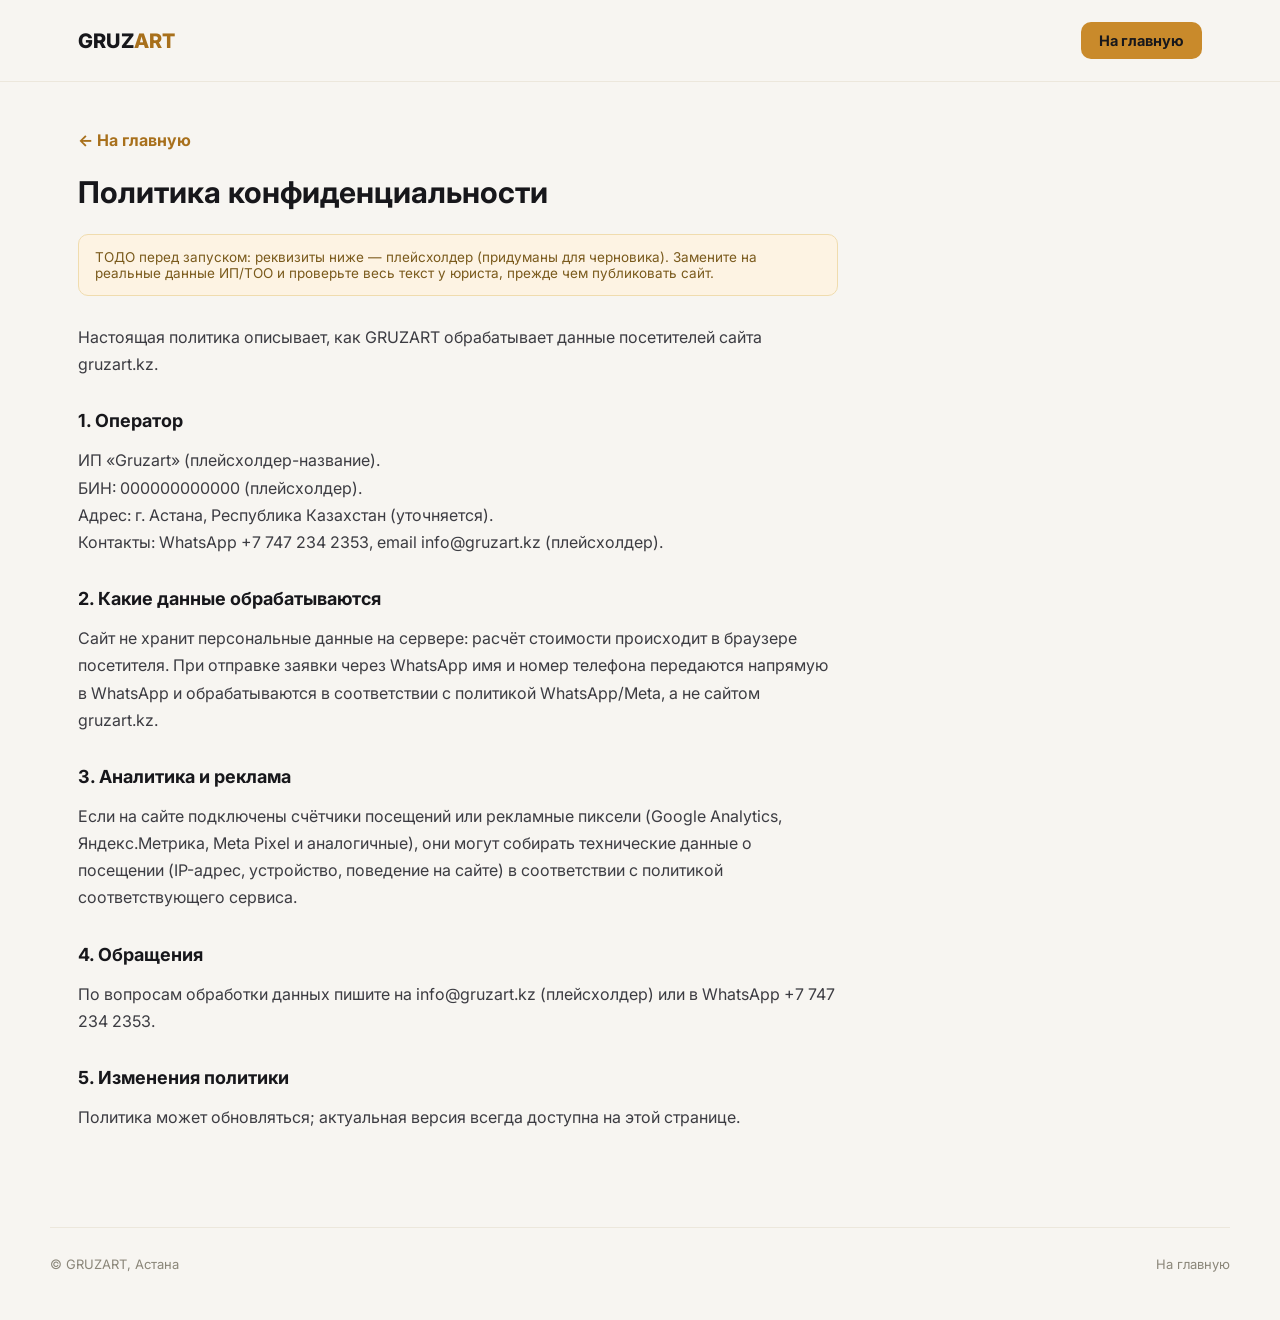
==== src/privacy.html @ 9cad15c6 "feat: Первая версия сайта GRUZART (лендинг + умный калькулятор) Статический сайт без сервера и БД (A" ====
<!DOCTYPE html>
<html lang="ru">
<head>
<meta charset="UTF-8" />
<meta name="viewport" content="width=device-width, initial-scale=1" />
<title>Политика конфиденциальности — GRUZART</title>
<link rel="preconnect" href="https://fonts.googleapis.com">
<link rel="preconnect" href="https://fonts.gstatic.com" crossorigin>
<link href="https://fonts.googleapis.com/css2?family=Inter:wght@400;500;600;700;800&display=swap" rel="stylesheet">
<link rel="stylesheet" href="assets/css/styles.css">
</head>
<body>
  <header class="site-header">
    <div class="wrap" style="display:flex;align-items:center;justify-content:space-between;width:100%;">
      <div class="logo">GRUZ<span>ART</span></div>
      <a class="cta-btn" href="index.html">На главную</a>
    </div>
  </header>

  <main class="wrap">
    <div class="legal">
      <a class="back-link" href="index.html">← На главную</a>
      <h1>Политика конфиденциальности</h1>

      <div class="todo-note">
        ТОДО перед запуском: реквизиты ниже — плейсхолдер (придуманы для черновика). Замените на реальные
        данные ИП/ТОО и проверьте весь текст у юриста, прежде чем публиковать сайт.
      </div>

      <p>Настоящая политика описывает, как GRUZART обрабатывает данные посетителей сайта gruzart.kz.</p>

      <h2>1. Оператор</h2>
      <p>
        ИП «Gruzart» (плейсхолдер-название).<br>
        БИН: 000000000000 (плейсхолдер).<br>
        Адрес: г. Астана, Республика Казахстан (уточняется).<br>
        Контакты: WhatsApp +7 747 234 2353, email info@gruzart.kz (плейсхолдер).
      </p>

      <h2>2. Какие данные обрабатываются</h2>
      <p>
        Сайт не хранит персональные данные на сервере: расчёт стоимости происходит в браузере посетителя.
        При отправке заявки через WhatsApp имя и номер телефона передаются напрямую в WhatsApp
        и обрабатываются в соответствии с политикой WhatsApp/Meta, а не сайтом gruzart.kz.
      </p>

      <h2>3. Аналитика и реклама</h2>
      <p>
        Если на сайте подключены счётчики посещений или рекламные пиксели (Google Analytics, Яндекс.Метрика,
        Meta Pixel и аналогичные), они могут собирать технические данные о посещении (IP-адрес, устройство,
        поведение на сайте) в соответствии с политикой соответствующего сервиса.
      </p>

      <h2>4. Обращения</h2>
      <p>
        По вопросам обработки данных пишите на info@gruzart.kz (плейсхолдер) или в WhatsApp +7 747 234 2353.
      </p>

      <h2>5. Изменения политики</h2>
      <p>Политика может обновляться; актуальная версия всегда доступна на этой странице.</p>
    </div>
  </main>

  <footer class="site-footer wrap">
    <span>© GRUZART, Астана</span>
    <a href="index.html">На главную</a>
  </footer>
</body>
</html>
---- src/assets/css/styles.css ----
:root {
  --ink: #17171b;
  --paper: #f7f5f1;
  --paper-card: #ffffff;
  --border: #ece7dc;
  --muted: #7c7a71;
  --amber: #c98a2b;
  --amber-deep: #a8701c;
}

* { box-sizing: border-box; }
html, body { margin: 0; padding: 0; }
body {
  font-family: 'Inter', system-ui, sans-serif;
  background: var(--paper);
  color: var(--ink);
  -webkit-font-smoothing: antialiased;
}
img, svg { display: block; max-width: 100%; }
button { font-family: inherit; cursor: pointer; }
a { text-decoration: none; color: inherit; }

.wrap { max-width: 1180px; margin: 0 auto; padding: 0 28px; }

/* header */
.site-header { display: flex; align-items: center; justify-content: space-between; padding: 22px 0; border-bottom: 1px solid var(--border); }
.logo { font-weight: 800; font-size: 20px; letter-spacing: .01em; }
.logo span { color: var(--amber-deep); }
.nav { display: flex; gap: 28px; font-size: 14.5px; font-weight: 500; color: #4b4b52; list-style: none; margin: 0; padding: 0; }
.nav li { display: inline; }
.header-actions { display: flex; align-items: center; gap: 12px; }
.lang-toggle { display: flex; border: 1px solid #ddd6c8; border-radius: 999px; overflow: hidden; font-size: 12.5px; font-weight: 700; }
.lang-btn { padding: 6px 11px; border: none; background: transparent; color: #8a8679; }
.lang-btn.active { background: var(--ink); color: #fff; }
.call-link { font-weight: 700; font-size: 14.5px; }
.cta-btn { background: var(--amber); color: var(--ink); font-weight: 700; padding: 10px 18px; border-radius: 10px; font-size: 14.5px; }
.cta-btn:hover { background: var(--amber-deep); color: #fff; }

/* hero */
.hero { padding: 64px 0 56px; display: grid; grid-template-columns: 1.05fr .95fr; gap: 56px; align-items: start; }
.eyebrow { font-size: 13px; font-weight: 700; letter-spacing: .08em; color: var(--amber-deep); text-transform: uppercase; margin: 0 0 18px; }
.hero h1 { font-size: 48px; line-height: 1.08; margin: 0 0 20px; font-weight: 800; letter-spacing: -.01em; }
.hero p.lede { font-size: 17px; color: var(--muted); max-width: 460px; margin: 0 0 28px; line-height: 1.6; }
.hero-ctas { display: flex; gap: 12px; flex-wrap: wrap; }
.btn-primary { background: var(--ink); color: #fff; padding: 14px 22px; border-radius: 12px; font-weight: 700; font-size: 15px; }
.btn-ghost { border: 1.5px solid var(--ink); padding: 14px 22px; border-radius: 12px; font-weight: 700; font-size: 15px; }

/* calculator card */
.calc-card { background: var(--paper-card); border-radius: 20px; padding: 26px; box-shadow: 0 20px 50px -20px rgba(0,0,0,.18); border: 1px solid var(--border); }
.calc-card h3 { margin: 0 0 4px; font-size: 18px; font-weight: 800; }
.calc-card p.hint { margin: 0 0 20px; font-size: 13.5px; color: var(--muted); }
.calc-field { margin-bottom: 16px; }
.calc-field label { display: block; font-size: 12.5px; font-weight: 700; color: #54545c; margin-bottom: 6px; text-transform: uppercase; letter-spacing: .03em; }
.calc-field select { width: 100%; padding: 12px 14px; border-radius: 10px; border: 1.5px solid #e2ddd0; font-size: 14.5px; font-family: inherit; background: #fbfaf7; }
.calc-result { background: var(--ink); color: #fff; border-radius: 14px; padding: 18px; margin: 18px 0; }
.calc-result .price { font-size: 26px; font-weight: 800; color: var(--amber); }
.calc-result .meta { font-size: 12.5px; color: #b8b6ae; margin-top: 2px; }
.wa-btn { display: flex; align-items: center; justify-content: center; gap: 8px; background: var(--amber); color: var(--ink); font-weight: 800; padding: 14px; border-radius: 12px; font-size: 15px; }
.wa-btn:hover { background: var(--amber-deep); color: #fff; }

/* generic section */
.section { padding: 56px 0; }
.section h2 { font-size: 28px; font-weight: 800; margin: 0 0 8px; }
.section p.sub { color: var(--muted); margin: 0 0 30px; font-size: 15px; }

/* fleet */
.fleet-grid { display: grid; grid-template-columns: repeat(4, 1fr); gap: 16px; }
.vehicle-card { background: var(--paper-card); border: 1px solid var(--border); border-radius: 16px; padding: 18px; text-align: center; }
.vehicle-card svg { margin: 0 auto 12px; color: #54545c; }
.vehicle-card h4 { font-size: 14.5px; margin: 0 0 4px; font-weight: 700; }
.vehicle-card .dims { font-size: 12px; color: #9a978c; }
.vehicle-card .rate { margin-top: 10px; font-weight: 800; color: var(--amber-deep); font-size: 13.5px; }

/* services */
.services-grid { display: grid; grid-template-columns: repeat(3, 1fr); gap: 16px; }
.service-card { background: var(--paper-card); border: 1px solid var(--border); border-radius: 16px; padding: 20px; }
.service-card .ico { width: 40px; height: 40px; border-radius: 10px; background: #f3ead8; color: var(--amber-deep); display: flex; align-items: center; justify-content: center; font-weight: 800; margin-bottom: 12px; }
.service-card h4 { margin: 0 0 6px; font-size: 15.5px; }
.service-card p { margin: 0; font-size: 13.5px; color: var(--muted); line-height: 1.5; }

/* trust */
.trust-list { list-style: none; margin: 0; padding: 0; display: grid; grid-template-columns: repeat(2, 1fr); gap: 14px; }
.trust-list li { background: var(--paper-card); border: 1px solid var(--border); border-radius: 14px; padding: 16px 18px; font-size: 14px; line-height: 1.5; }

/* reviews */
.reviews-placeholder { background: var(--paper-card); border: 1px dashed var(--border); border-radius: 16px; padding: 30px; text-align: center; color: var(--muted); font-size: 14.5px; }

/* final cta */
.final-cta { background: var(--ink); color: #fff; border-radius: 24px; padding: 48px; text-align: center; margin: 0 28px 56px; }
.final-cta h2 { font-size: 30px; margin: 0 0 20px; }
.final-cta .wa-btn { display: inline-flex; width: auto; padding: 16px 30px; }

/* footer */
.site-footer { border-top: 1px solid var(--border); padding: 28px 0 48px; display: flex; justify-content: space-between; font-size: 13px; color: #8a8679; }

@media (max-width: 860px) {
  .hero { grid-template-columns: 1fr; }
  .fleet-grid, .services-grid { grid-template-columns: repeat(2, 1fr); }
  .trust-list { grid-template-columns: 1fr; }
  .nav { display: none; }
}

@media (max-width: 480px) {
  .wrap { padding: 0 16px; }
  .header-actions { gap: 6px; }
  .call-link { display: none; }
  .cta-btn { padding: 10px 12px; font-size: 13px; }
  .logo { font-size: 17px; }
  .fleet-grid, .services-grid { grid-template-columns: 1fr; }
  .final-cta { margin: 0 16px 40px; padding: 32px 20px; }
  .final-cta h2 { font-size: 24px; }
}

/* privacy page */
.legal { padding: 48px 0 80px; max-width: 760px; }
.legal h1 { font-size: 30px; margin: 0 0 24px; }
.legal h2 { font-size: 18px; margin: 32px 0 10px; }
.legal p { line-height: 1.7; color: #3c3c42; }
.legal .back-link { display: inline-block; margin-bottom: 24px; font-weight: 700; color: var(--amber-deep); }
.legal .todo-note { background: #fdf3e3; border: 1px solid #f0dcae; border-radius: 10px; padding: 14px 16px; font-size: 13.5px; color: #7a5a1c; margin-bottom: 28px; }
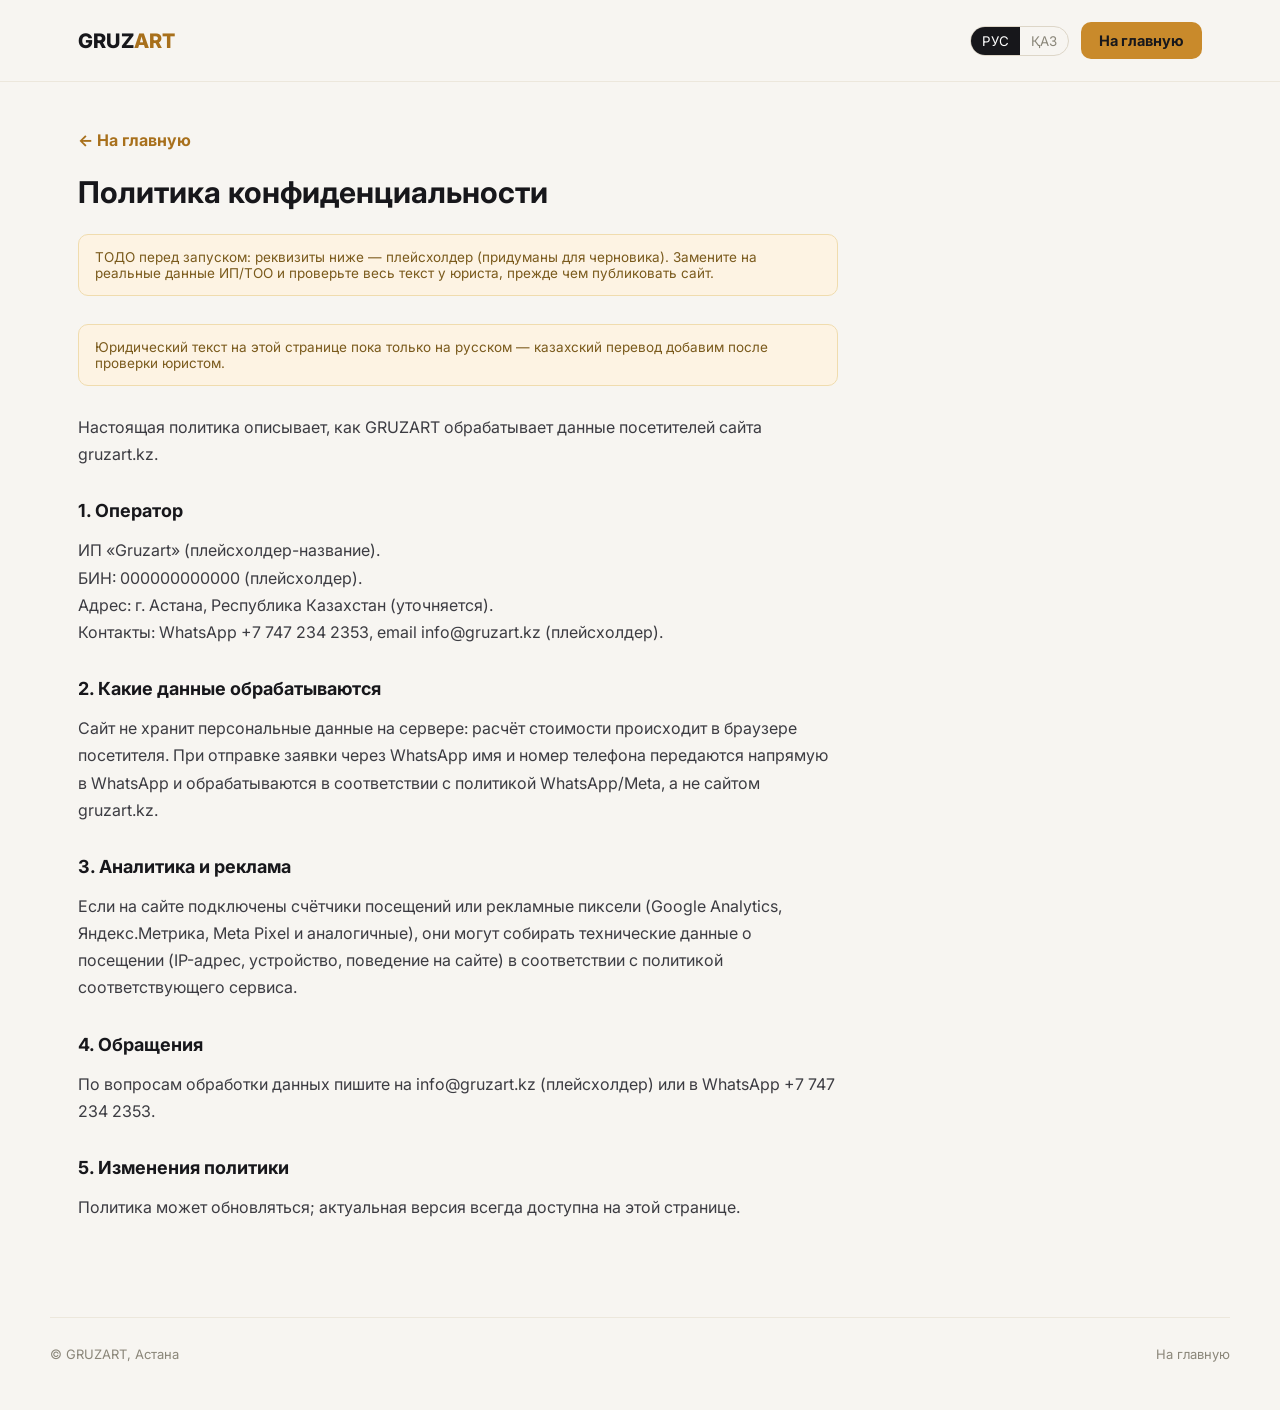
==== commit 535bcc89: "fix: Правки по итогам /code-review (Standards + Spec) Spec: переключатель языка теперь работает и на" ====
--- a/src/privacy.html
+++ b/src/privacy.html
@@ -11,21 +11,28 @@
 </head>
 <body>
   <header class="site-header">
-    <div class="wrap" style="display:flex;align-items:center;justify-content:space-between;width:100%;">
+    <div class="wrap">
       <div class="logo">GRUZ<span>ART</span></div>
-      <a class="cta-btn" href="index.html">На главную</a>
+      <div class="header-actions">
+        <div class="lang-toggle">
+          <button class="lang-btn" data-lang="ru">РУС</button>
+          <button class="lang-btn" data-lang="kk">ҚАЗ</button>
+        </div>
+        <a class="cta-btn" href="index.html" data-i18n="privacy.home"></a>
+      </div>
     </div>
   </header>
 
   <main class="wrap">
     <div class="legal">
-      <a class="back-link" href="index.html">← На главную</a>
-      <h1>Политика конфиденциальности</h1>
+      <a class="back-link" href="index.html" data-i18n="privacy.back"></a>
+      <h1 data-i18n="privacy.title"></h1>
 
       <div class="todo-note">
         ТОДО перед запуском: реквизиты ниже — плейсхолдер (придуманы для черновика). Замените на реальные
         данные ИП/ТОО и проверьте весь текст у юриста, прежде чем публиковать сайт.
       </div>
+      <div class="todo-note" data-i18n="privacy.pendingNotice"></div>
 
       <p>Настоящая политика описывает, как GRUZART обрабатывает данные посетителей сайта gruzart.kz.</p>
 
@@ -62,8 +69,28 @@
   </main>
 
   <footer class="site-footer wrap">
-    <span>© GRUZART, Астана</span>
-    <a href="index.html">На главную</a>
+    <span data-i18n="footer.copyright"></span>
+    <a href="index.html" data-i18n="privacy.home"></a>
   </footer>
+
+  <script type="module">
+    import { getLanguage, setLanguage, applyStaticText } from './assets/js/i18n.js';
+
+    function render(lang) {
+      applyStaticText(lang);
+      document.querySelectorAll('.lang-btn').forEach((btn) => {
+        btn.classList.toggle('active', btn.dataset.lang === lang);
+      });
+    }
+
+    document.querySelectorAll('.lang-btn').forEach((btn) => {
+      btn.addEventListener('click', () => {
+        setLanguage(btn.dataset.lang);
+        render(btn.dataset.lang);
+      });
+    });
+
+    render(getLanguage());
+  </script>
 </body>
 </html>
--- a/src/assets/css/styles.css
+++ b/src/assets/css/styles.css
@@ -23,7 +23,8 @@
 .wrap { max-width: 1180px; margin: 0 auto; padding: 0 28px; }
 
 /* header */
-.site-header { display: flex; align-items: center; justify-content: space-between; padding: 22px 0; border-bottom: 1px solid var(--border); }
+.site-header { padding: 22px 0; border-bottom: 1px solid var(--border); }
+.site-header .wrap { display: flex; align-items: center; justify-content: space-between; }
 .logo { font-weight: 800; font-size: 20px; letter-spacing: .01em; }
 .logo span { color: var(--amber-deep); }
 .nav { display: flex; gap: 28px; font-size: 14.5px; font-weight: 500; color: #4b4b52; list-style: none; margin: 0; padding: 0; }
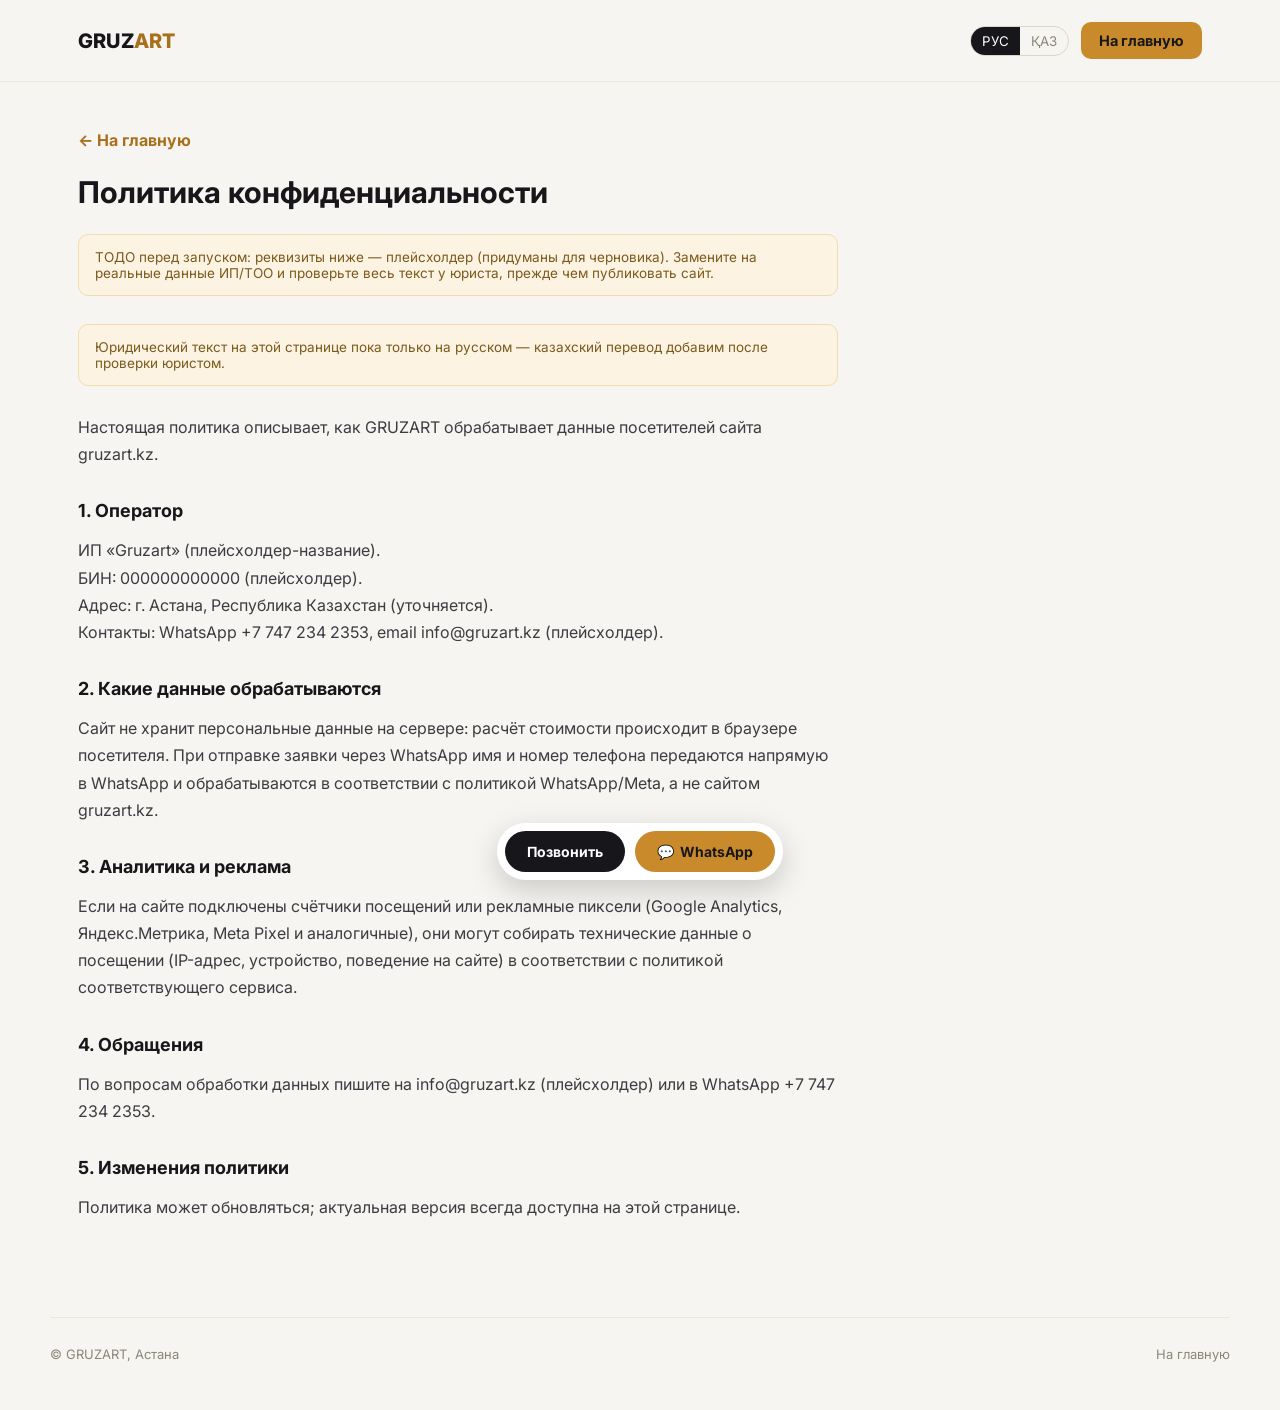
==== commit 32868f48: "feat: Плавающая панель «Позвонить / WhatsApp» Фиксированная панель внизу экрана (пилюля на десктопе," ====
--- a/src/privacy.html
+++ b/src/privacy.html
@@ -73,6 +73,13 @@
     <a href="index.html" data-i18n="privacy.home"></a>
   </footer>
 
+  <div class="sticky-contact is-visible" id="sticky-contact">
+    <a class="sticky-contact-btn sticky-call" href="tel:+77472342353" data-i18n="header.call"></a>
+    <a class="sticky-contact-btn sticky-wa" id="sticky-wa-btn" target="_blank" rel="noopener">
+      <span>💬</span> WhatsApp
+    </a>
+  </div>
+
   <script type="module">
     import { getLanguage, setLanguage, applyStaticText } from './assets/js/i18n.js';
 
@@ -90,6 +97,11 @@
       });
     });
 
+    const waBtn = document.getElementById('sticky-wa-btn');
+    if (waBtn) {
+      waBtn.href = `https://wa.me/77472342353?text=${encodeURIComponent('Здравствуйте! Хочу узнать стоимость перевозки.')}`;
+    }
+
     render(getLanguage());
   </script>
 </body>
--- a/src/assets/css/styles.css
+++ b/src/assets/css/styles.css
@@ -20,7 +20,7 @@
 button { font-family: inherit; cursor: pointer; }
 a { text-decoration: none; color: inherit; }
 
-.wrap { max-width: 1180px; margin: 0 auto; padding: 0 28px; }
+.wrap { max-width: 1180px; margin: 0 auto; padding-left: 28px; padding-right: 28px; }
 
 /* header */
 .site-header { padding: 22px 0; border-bottom: 1px solid var(--border); }
@@ -38,13 +38,58 @@
 .cta-btn:hover { background: var(--amber-deep); color: #fff; }
 
 /* hero */
-.hero { padding: 64px 0 56px; display: grid; grid-template-columns: 1.05fr .95fr; gap: 56px; align-items: start; }
+.hero { position: relative; padding: 64px 0 56px; display: grid; grid-template-columns: 1.05fr .95fr; gap: 56px; align-items: start; }
+
+/* autumn leaves (decorative, hero only) */
+.leaves-zone { position: absolute; inset: 0; overflow: hidden; pointer-events: none; z-index: -1; }
+.leaf {
+  position: absolute;
+  top: -8%;
+  width: var(--size);
+  height: var(--size);
+  background: var(--leaf-color);
+  clip-path: path('M12 3C7 6 3 11 3 16a9 9 0 0 0 18 0c0-5-4-10-9-13z');
+  opacity: 0;
+  animation: leaf-fall var(--duration) linear var(--delay) infinite;
+}
+.leaf-1 { --leaf-color: #c98a2b; }
+.leaf-2 { --leaf-color: #a8522e; }
+.leaf-3 { --leaf-color: #8a5a2b; }
+.leaf-4 { --leaf-color: #c9a227; }
+@keyframes leaf-fall {
+  0%   { transform: translateY(0) translateX(0) rotate(0deg); opacity: 0; }
+  8%   { opacity: .75; }
+  50%  { transform: translateY(calc(var(--fall) * .5)) translateX(var(--drift)) rotate(180deg); }
+  92%  { opacity: .75; }
+  100% { transform: translateY(var(--fall)) translateX(calc(var(--drift) * -1)) rotate(360deg); opacity: 0; }
+}
+@media (prefers-reduced-motion: reduce) {
+  .leaf { display: none; }
+}
 .eyebrow { font-size: 13px; font-weight: 700; letter-spacing: .08em; color: var(--amber-deep); text-transform: uppercase; margin: 0 0 18px; }
-.hero h1 { font-size: 48px; line-height: 1.08; margin: 0 0 20px; font-weight: 800; letter-spacing: -.01em; }
+.hero h1 { font-size: 48px; line-height: 1.08; margin: 0 0 20px; font-weight: 800; letter-spacing: -.01em; overflow-wrap: break-word; }
 .hero p.lede { font-size: 17px; color: var(--muted); max-width: 460px; margin: 0 0 28px; line-height: 1.6; }
 .hero-ctas { display: flex; gap: 12px; flex-wrap: wrap; }
 .btn-primary { background: var(--ink); color: #fff; padding: 14px 22px; border-radius: 12px; font-weight: 700; font-size: 15px; }
 .btn-ghost { border: 1.5px solid var(--ink); padding: 14px 22px; border-radius: 12px; font-weight: 700; font-size: 15px; }
+
+/* hero photo background (ночное фото автопарка на фоне Астаны) */
+.hero-photo {
+  position: relative;
+  background: url('../img/hero-night-truck.webp') center/cover no-repeat;
+}
+.hero-photo::before {
+  content: '';
+  position: absolute;
+  inset: 0;
+  background: linear-gradient(100deg, rgba(10, 10, 14, .86) 0%, rgba(10, 10, 14, .68) 45%, rgba(10, 10, 14, .38) 100%);
+}
+.hero-photo .hero { position: relative; z-index: 1; }
+.hero-photo .eyebrow { color: var(--amber); }
+.hero-photo .hero h1 { color: #fff; }
+.hero-photo .hero p.lede { color: #d8d4c9; }
+.hero-photo .btn-primary { background: var(--amber); color: var(--ink); }
+.hero-photo .btn-ghost { border-color: #fff; color: #fff; }
 
 /* calculator card */
 .calc-card { background: var(--paper-card); border-radius: 20px; padding: 26px; box-shadow: 0 20px 50px -20px rgba(0,0,0,.18); border: 1px solid var(--border); }
@@ -53,12 +98,61 @@
 .calc-field { margin-bottom: 16px; }
 .calc-field label { display: block; font-size: 12.5px; font-weight: 700; color: #54545c; margin-bottom: 6px; text-transform: uppercase; letter-spacing: .03em; }
 .calc-field select { width: 100%; padding: 12px 14px; border-radius: 10px; border: 1.5px solid #e2ddd0; font-size: 14.5px; font-family: inherit; background: #fbfaf7; }
+.checkbox-list { display: flex; flex-direction: column; gap: 8px; }
+.checkbox-item { display: flex; align-items: center; gap: 10px; padding: 10px 12px; border: 1.5px solid #e2ddd0; border-radius: 10px; background: #fbfaf7; font-size: 13.5px; cursor: pointer; }
+.checkbox-item input { width: 16px; height: 16px; accent-color: var(--amber-deep); flex-shrink: 0; }
+.calc-subhint { font-size: 12px; color: var(--muted); margin: 10px 0 0; }
 .calc-result { background: var(--ink); color: #fff; border-radius: 14px; padding: 18px; margin: 18px 0; }
 .calc-result .price { font-size: 26px; font-weight: 800; color: var(--amber); }
 .calc-result .meta { font-size: 12.5px; color: #b8b6ae; margin-top: 2px; }
 .wa-btn { display: flex; align-items: center; justify-content: center; gap: 8px; background: var(--amber); color: var(--ink); font-weight: 800; padding: 14px; border-radius: 12px; font-size: 15px; }
 .wa-btn:hover { background: var(--amber-deep); color: #fff; }
 
+/* floating contact panel */
+.sticky-contact {
+  position: fixed;
+  left: 50%;
+  bottom: 20px;
+  transform: translateX(-50%) translateY(140%);
+  z-index: 50;
+  display: flex;
+  gap: 10px;
+  padding: 8px;
+  background: #fff;
+  border-radius: 999px;
+  box-shadow: 0 10px 30px rgba(0, 0, 0, .18);
+  transition: transform .3s ease;
+}
+.sticky-contact.is-visible { transform: translateX(-50%) translateY(0); }
+.sticky-contact-btn {
+  display: flex;
+  align-items: center;
+  justify-content: center;
+  gap: 6px;
+  padding: 12px 22px;
+  border-radius: 999px;
+  font-weight: 700;
+  font-size: 14px;
+  white-space: nowrap;
+}
+.sticky-call { background: var(--ink); color: #fff; }
+.sticky-wa { background: var(--amber); color: var(--ink); }
+.sticky-wa:hover { background: var(--amber-deep); color: #fff; }
+@media (max-width: 480px) {
+  .sticky-contact {
+    left: 0;
+    right: 0;
+    bottom: 0;
+    width: 100%;
+    border-radius: 0;
+    box-shadow: 0 -6px 20px rgba(0, 0, 0, .12);
+    padding: 10px 12px;
+    transform: translateY(140%);
+  }
+  .sticky-contact.is-visible { transform: translateY(0); }
+  .sticky-contact-btn { flex: 1; padding: 12px; }
+}
+
 /* generic section */
 .section { padding: 56px 0; }
 .section h2 { font-size: 28px; font-weight: 800; margin: 0 0 8px; }
@@ -67,7 +161,7 @@
 /* fleet */
 .fleet-grid { display: grid; grid-template-columns: repeat(4, 1fr); gap: 16px; }
 .vehicle-card { background: var(--paper-card); border: 1px solid var(--border); border-radius: 16px; padding: 18px; text-align: center; }
-.vehicle-card svg { margin: 0 auto 12px; color: #54545c; }
+.van-photo { margin: 0 auto 12px; width: 100%; max-width: 220px; height: auto; display: block; }
 .vehicle-card h4 { font-size: 14.5px; margin: 0 0 4px; font-weight: 700; }
 .vehicle-card .dims { font-size: 12px; color: #9a978c; }
 .vehicle-card .rate { margin-top: 10px; font-weight: 800; color: var(--amber-deep); font-size: 13.5px; }
@@ -94,15 +188,37 @@
 /* footer */
 .site-footer { border-top: 1px solid var(--border); padding: 28px 0 48px; display: flex; justify-content: space-between; font-size: 13px; color: #8a8679; }
 
+/* scroll reveal */
+[data-reveal] {
+  opacity: 0;
+  transform: translateY(28px);
+  transition: opacity .7s ease, transform .7s ease;
+}
+[data-reveal].is-visible { opacity: 1; transform: translateY(0); }
+.fleet-grid [data-reveal]:nth-child(1), .services-grid [data-reveal]:nth-child(1), .trust-list [data-reveal]:nth-child(1) { transition-delay: 0ms; }
+.fleet-grid [data-reveal]:nth-child(2), .services-grid [data-reveal]:nth-child(2), .trust-list [data-reveal]:nth-child(2) { transition-delay: 90ms; }
+.fleet-grid [data-reveal]:nth-child(3), .services-grid [data-reveal]:nth-child(3), .trust-list [data-reveal]:nth-child(3) { transition-delay: 180ms; }
+.fleet-grid [data-reveal]:nth-child(4), .services-grid [data-reveal]:nth-child(4), .trust-list [data-reveal]:nth-child(4) { transition-delay: 270ms; }
+@media (prefers-reduced-motion: reduce) {
+  [data-reveal] { transition: none; opacity: 1; transform: none; }
+}
+
 @media (max-width: 860px) {
   .hero { grid-template-columns: 1fr; }
   .fleet-grid, .services-grid { grid-template-columns: repeat(2, 1fr); }
   .trust-list { grid-template-columns: 1fr; }
   .nav { display: none; }
+  .hero-photo {
+    background-size: auto 360px;
+    background-position: 68% top;
+    background-repeat: no-repeat;
+    background-color: #12121a;
+  }
 }
 
 @media (max-width: 480px) {
-  .wrap { padding: 0 16px; }
+  .wrap { padding-left: 16px; padding-right: 16px; }
+  .hero h1 { font-size: 34px; }
   .header-actions { gap: 6px; }
   .call-link { display: none; }
   .cta-btn { padding: 10px 12px; font-size: 13px; }
